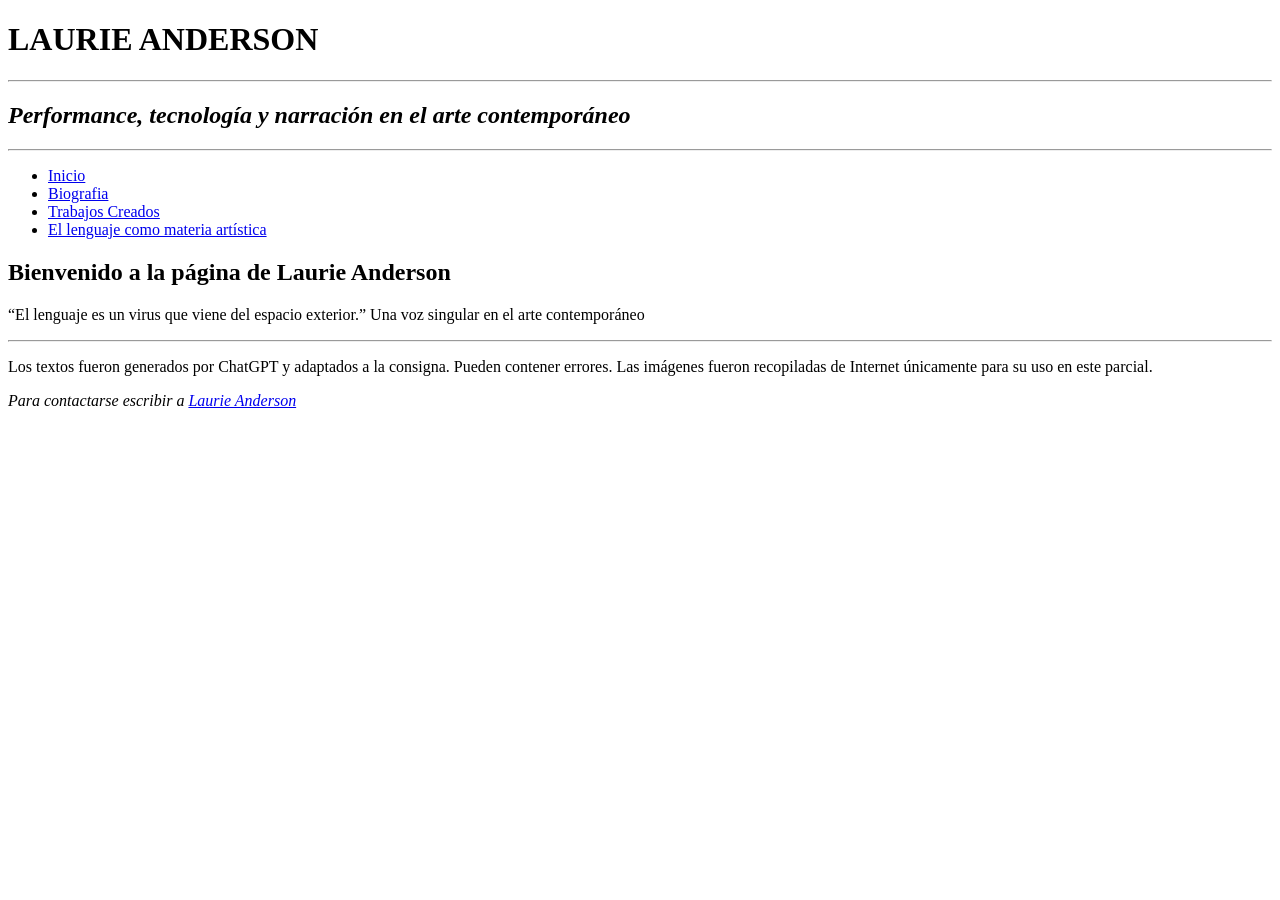
==== index.html @ 7fdff5ab "Add files via upload ACTUALIZACION" ====
<!DOCTYPE html>
<html lang="es">
<head>
	<meta charset="utf-8">
	<meta name="viewport" content="width=device-width, initial-scale=1">
	<title>Laurie Anderson y su arte</title>
	<link rel="preconnect" href="https://fonts.googleapis.com">
    <link rel="preconnect" href="https://fonts.gstatic.com" crossorigin>
    <link href="https://fonts.googleapis.com/css2?family=Abel&display=swap" rel="stylesheet">
	 <link href="css/estilos.css" rel="stylesheet">
</head>
<body>
	<div id="contenedor">
		<header>
			<h1>LAURIE ANDERSON</h1>
			<hr>
			<h2><em>Performance, tecnología y narración en el arte contemporáneo</em></h2>
			<hr>
		</header>
		<nav>
	
			<ul>
				<li><a href="index.html">Inicio</a></li>
				<li><a href="biografia.html">Biografia</a></li>
				<li><a href="trabajos.html">Trabajos Creados</a></li>
				<li><a href="ellenguaje.html">El lenguaje como materia artística</a></li>
				
			</ul>
		</nav>
		<main>
			    <h2>Bienvenido a la página de Laurie Anderson</h2>
        <p>“El lenguaje es un virus que viene del espacio exterior.”

Una voz singular en el arte contemporáneo</p>
<hr>
		<footer>
			<p>Los textos fueron generados por ChatGPT y adaptados a la consigna. Pueden contener errores. Las imágenes fueron recopiladas de Internet únicamente para su uso en este parcial. 
			<address>Para contactarse escribir a <a href="laurie@artedigital.com"> Laurie Anderson</p></a></address>
		</footer>
	</div>
</body>
</html>
---- css/estilos.css ----
/* tipografia */
  .abel-regular {
  font-family: "Abel", sans-serif;
  font-weight: 400;
  font-style: normal;
}

/* imagen de fondo */
body {
    background-image: url(img/fondo.png); 
    background-repeat: repeat; 
    background-attachment: fixed; 
    background-size: cover;
  }

.contenedor {
    background-image: url(img/fondo.png); 
    background-repeat: repeat; 
    background-attachment: fixed; 
    background-size: cover;
}
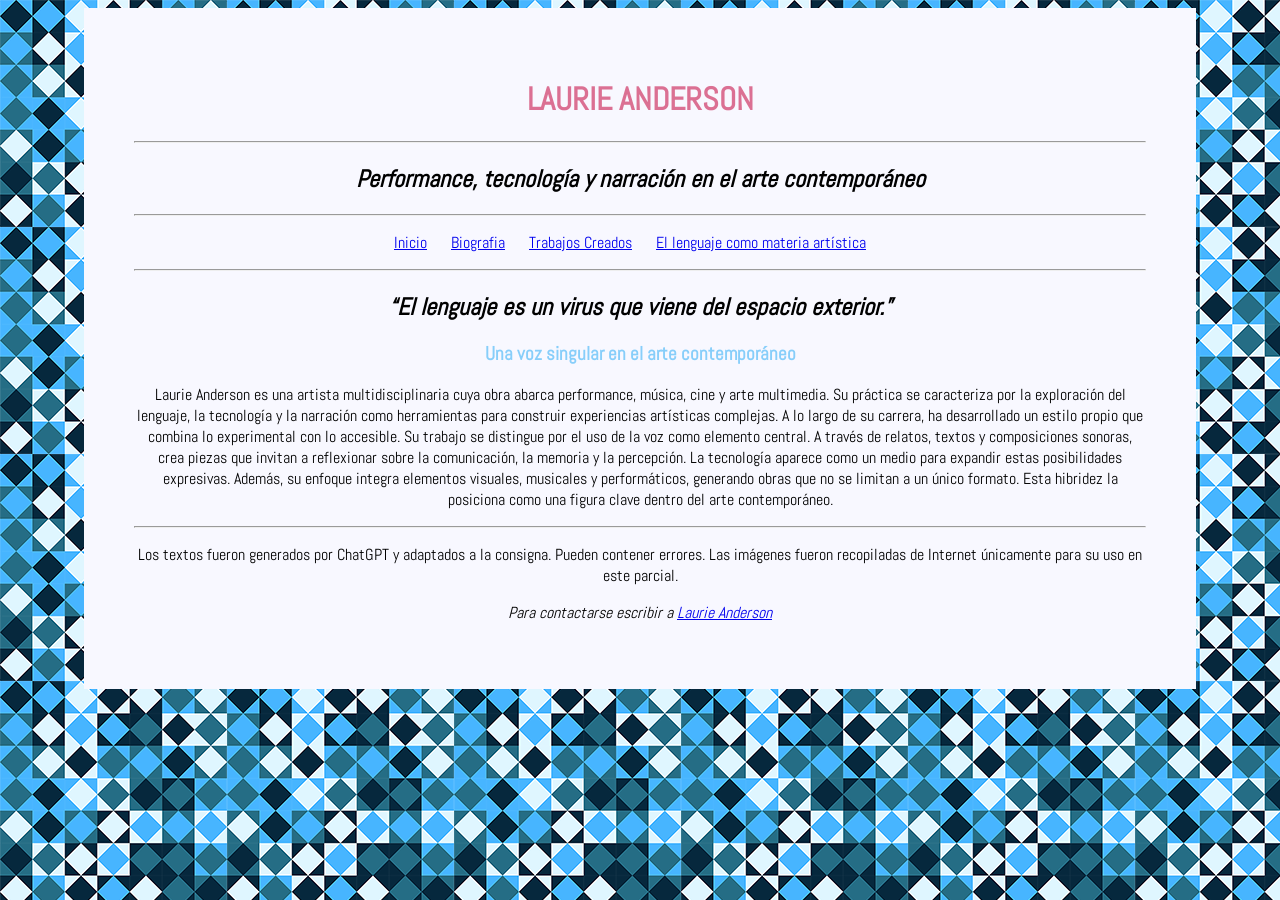
==== commit 80bd3994: "Add files via upload" ====
--- a/index.html
+++ b/index.html
@@ -10,7 +10,7 @@
 	 <link href="css/estilos.css" rel="stylesheet">
 </head>
 <body>
-	<div id="contenedor">
+	<div class="contenedor">
 		<header>
 			<h1>LAURIE ANDERSON</h1>
 			<hr>
@@ -19,19 +19,27 @@
 		</header>
 		<nav>
 	
-			<ul>
+			<ul class="menu">
 				<li><a href="index.html">Inicio</a></li>
 				<li><a href="biografia.html">Biografia</a></li>
 				<li><a href="trabajos.html">Trabajos Creados</a></li>
 				<li><a href="ellenguaje.html">El lenguaje como materia artística</a></li>
 				
 			</ul>
+			<hr>
 		</nav>
 		<main>
-			    <h2>Bienvenido a la página de Laurie Anderson</h2>
-        <p>“El lenguaje es un virus que viene del espacio exterior.”
+			    
+        <p><em><h2>“El lenguaje es un virus que viene del espacio exterior.”</em></h2>
 
-Una voz singular en el arte contemporáneo</p>
+        	<h3>Una voz singular en el arte contemporáneo</h3>
+
+Laurie Anderson es una artista multidisciplinaria cuya obra abarca performance, música, cine y arte multimedia. Su práctica se caracteriza por la exploración del lenguaje, la tecnología y la narración como herramientas para construir experiencias artísticas complejas. A lo largo de su carrera, ha desarrollado un estilo propio que combina lo experimental con lo accesible.
+
+Su trabajo se distingue por el uso de la voz como elemento central. A través de relatos, textos y composiciones sonoras, crea piezas que invitan a reflexionar sobre la comunicación, la memoria y la percepción. La tecnología aparece como un medio para expandir estas posibilidades expresivas.
+
+Además, su enfoque integra elementos visuales, musicales y performáticos, generando obras que no se limitan a un único formato. Esta hibridez la posiciona como una figura clave dentro del arte contemporáneo.
+</p>
 <hr>
 		<footer>
 			<p>Los textos fueron generados por ChatGPT y adaptados a la consigna. Pueden contener errores. Las imágenes fueron recopiladas de Internet únicamente para su uso en este parcial. 
--- a/css/estilos.css
+++ b/css/estilos.css
@@ -7,15 +7,43 @@
 
 /* imagen de fondo */
 body {
-    background-image: url(img/fondo.png); 
+  font-family: "Abel", sans-serif;
+    background-image: url(../img/fondo.png); 
     background-repeat: repeat; 
     background-attachment: fixed; 
-    background-size: cover;
+   
   }
+/*coloco unfondo blanco transparente para que se vea la imagen de fondo*/
+.contenedor {
+    background-color: ghostwhite; 
+   padding: 50px;
+   width: 80%;
+   margin: auto;
+   text-align: center;
 
-.contenedor {
-    background-image: url(img/fondo.png); 
-    background-repeat: repeat; 
-    background-attachment: fixed; 
-    background-size: cover;
-}+}
+/*alineacion de menu ya que hay otro ul de obras que van con viñetas*/
+.menu{
+  list-style: none;
+  text-align: center;
+  padding: 0;
+}
+.menu li{
+  display: inline-block;
+margin-right: 20px;
+}
+
+.obras{
+ 
+  text-align: left;
+
+}
+.obras li{
+  display: list-item;
+}
+
+h3
+{color: lightskyblue;}
+
+h1
+{color: palevioletred;}
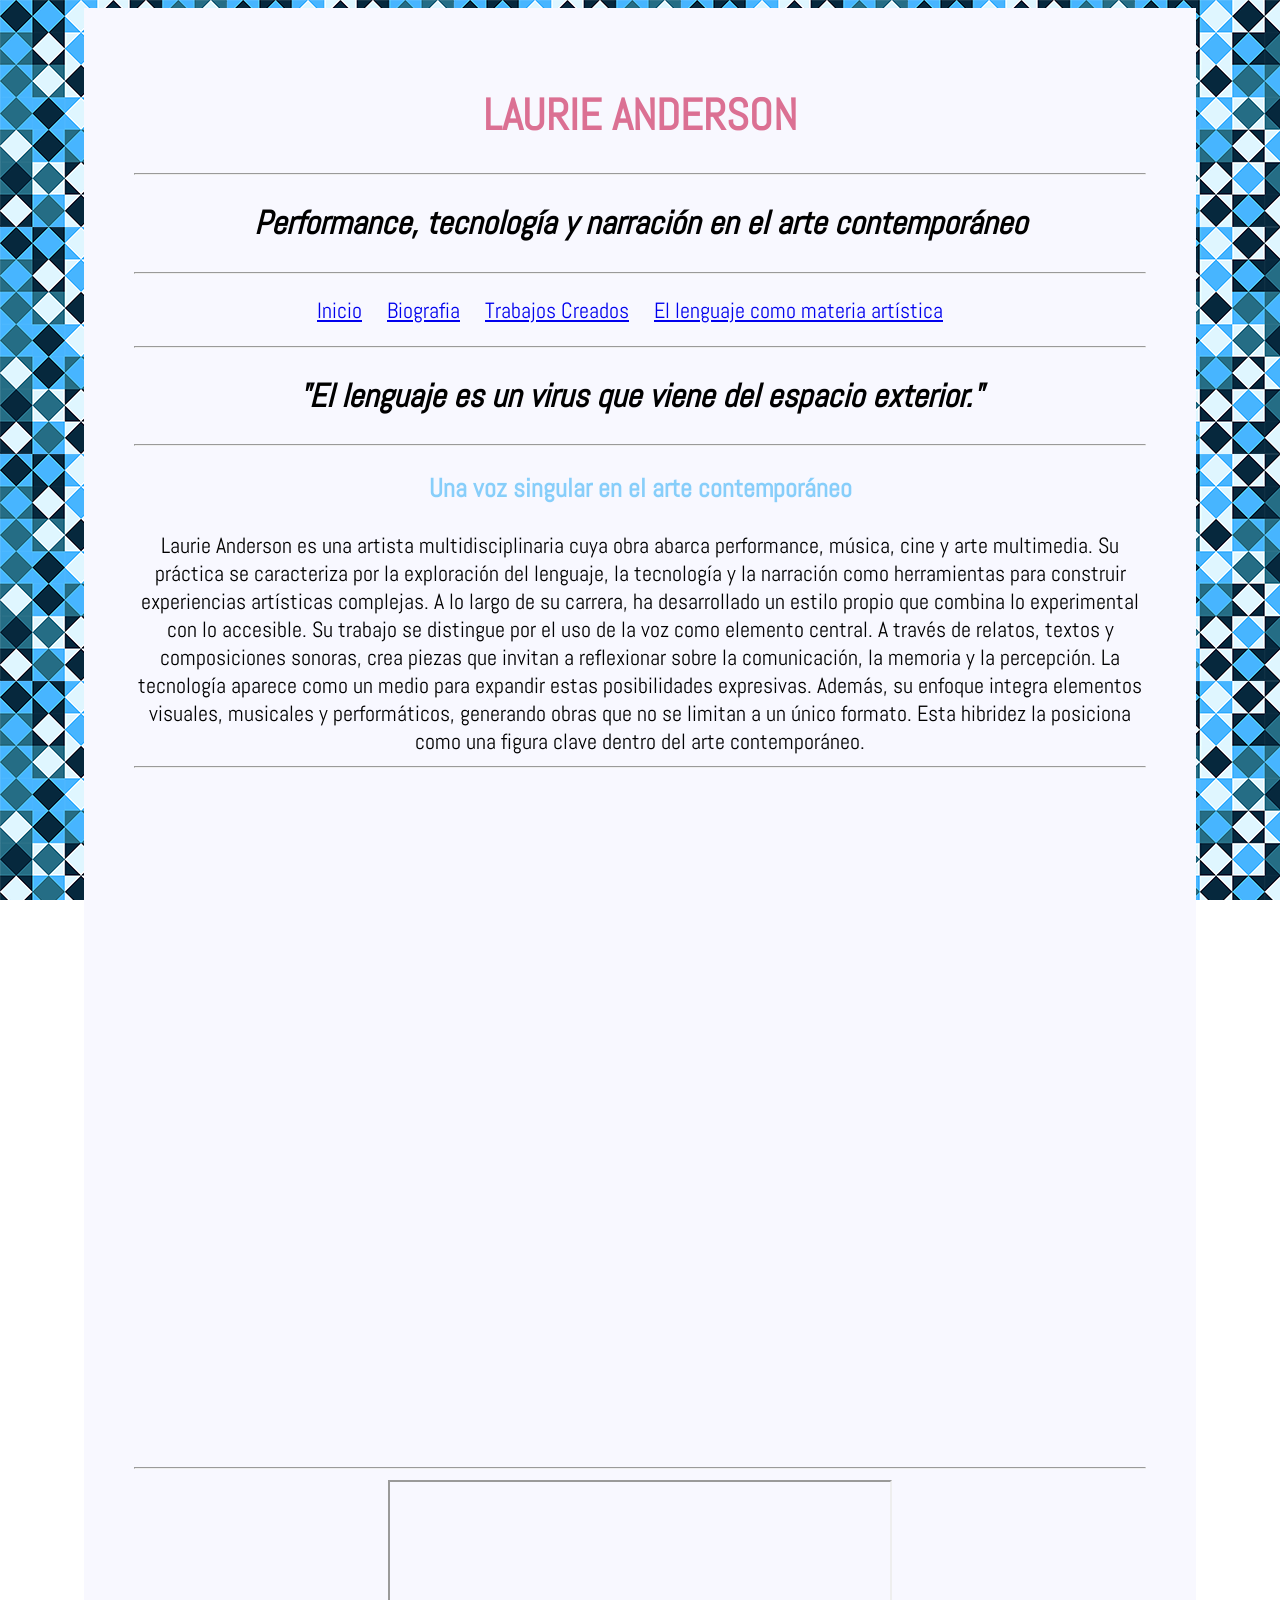
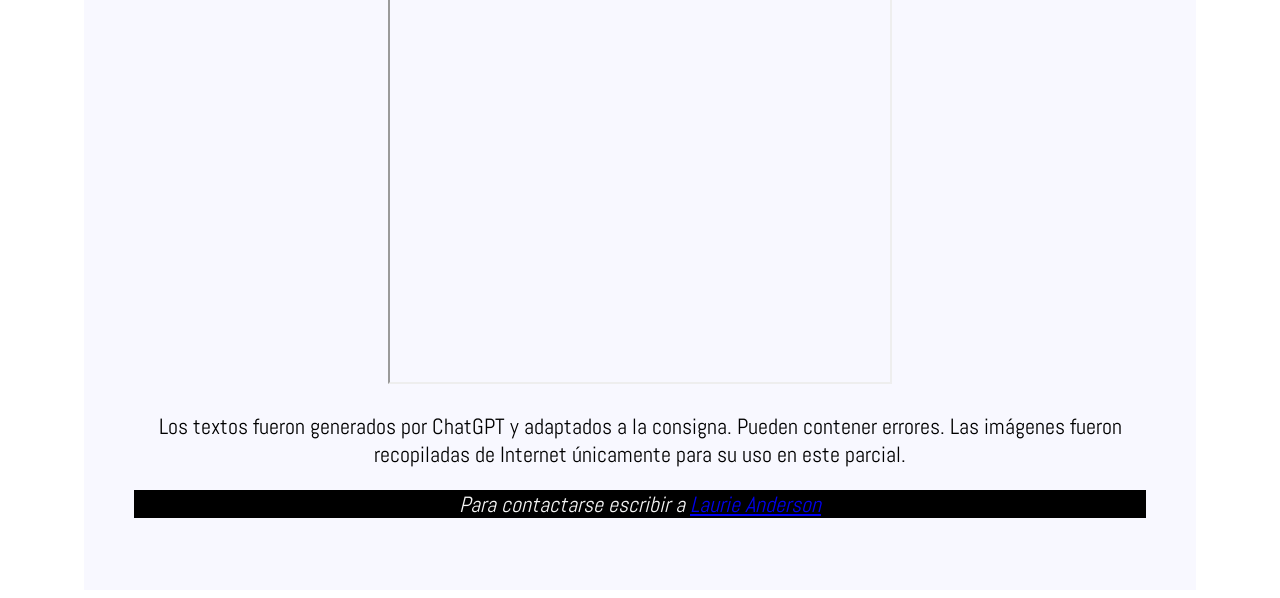
==== commit 0ca6347f: "Add files via upload" ====
--- a/index.html
+++ b/index.html
@@ -30,7 +30,8 @@
 		</nav>
 		<main>
 			    
-        <p><em><h2>“El lenguaje es un virus que viene del espacio exterior.”</em></h2>
+        <p><em><h2>"El lenguaje es un virus que viene del espacio exterior."</em></h2>
+        	<hr>
 
         	<h3>Una voz singular en el arte contemporáneo</h3>
 
@@ -38,10 +39,12 @@
 
 Su trabajo se distingue por el uso de la voz como elemento central. A través de relatos, textos y composiciones sonoras, crea piezas que invitan a reflexionar sobre la comunicación, la memoria y la percepción. La tecnología aparece como un medio para expandir estas posibilidades expresivas.
 
-Además, su enfoque integra elementos visuales, musicales y performáticos, generando obras que no se limitan a un único formato. Esta hibridez la posiciona como una figura clave dentro del arte contemporáneo.
+Además, su enfoque integra elementos visuales, musicales y performáticos, generando obras que no se limitan a un único formato. Esta hibridez la posiciona como una figura clave dentro del arte contemporáneo.<hr>
+
+<iframe width="1120" height="660" src="https://www.youtube.com/embed/Vzt2p4XkKco?si=Zlcu8P-j3Z1R611k" title="YouTube video player" frameborder="0" allow="accelerometer; autoplay; clipboard-write; encrypted-media; gyroscope; picture-in-picture; web-share" referrerpolicy="strict-origin-when-cross-origin" allowfullscreen></iframe>
 </p>
 <hr>
-		<footer>
+<iframe src="https://laurieanderson.com/" width="500" height="500"></iframe>
 			<p>Los textos fueron generados por ChatGPT y adaptados a la consigna. Pueden contener errores. Las imágenes fueron recopiladas de Internet únicamente para su uso en este parcial. 
 			<address>Para contactarse escribir a <a href="laurie@artedigital.com"> Laurie Anderson</p></a></address>
 		</footer>
--- a/css/estilos.css
+++ b/css/estilos.css
@@ -11,6 +11,7 @@
     background-image: url(../img/fondo.png); 
     background-repeat: repeat; 
     background-attachment: fixed; 
+    font-size: 22px
    
   }
 /*coloco unfondo blanco transparente para que se vea la imagen de fondo*/
@@ -46,4 +47,14 @@
 {color: lightskyblue;}
 
 h1
-{color: palevioletred;}+{color: palevioletred;}
+
+footer{
+    background-color: black;
+    padding: 20px;
+    color: whitesmoke;
+}
+address{
+    background-color: black;
+    color: whitesmoke;
+}
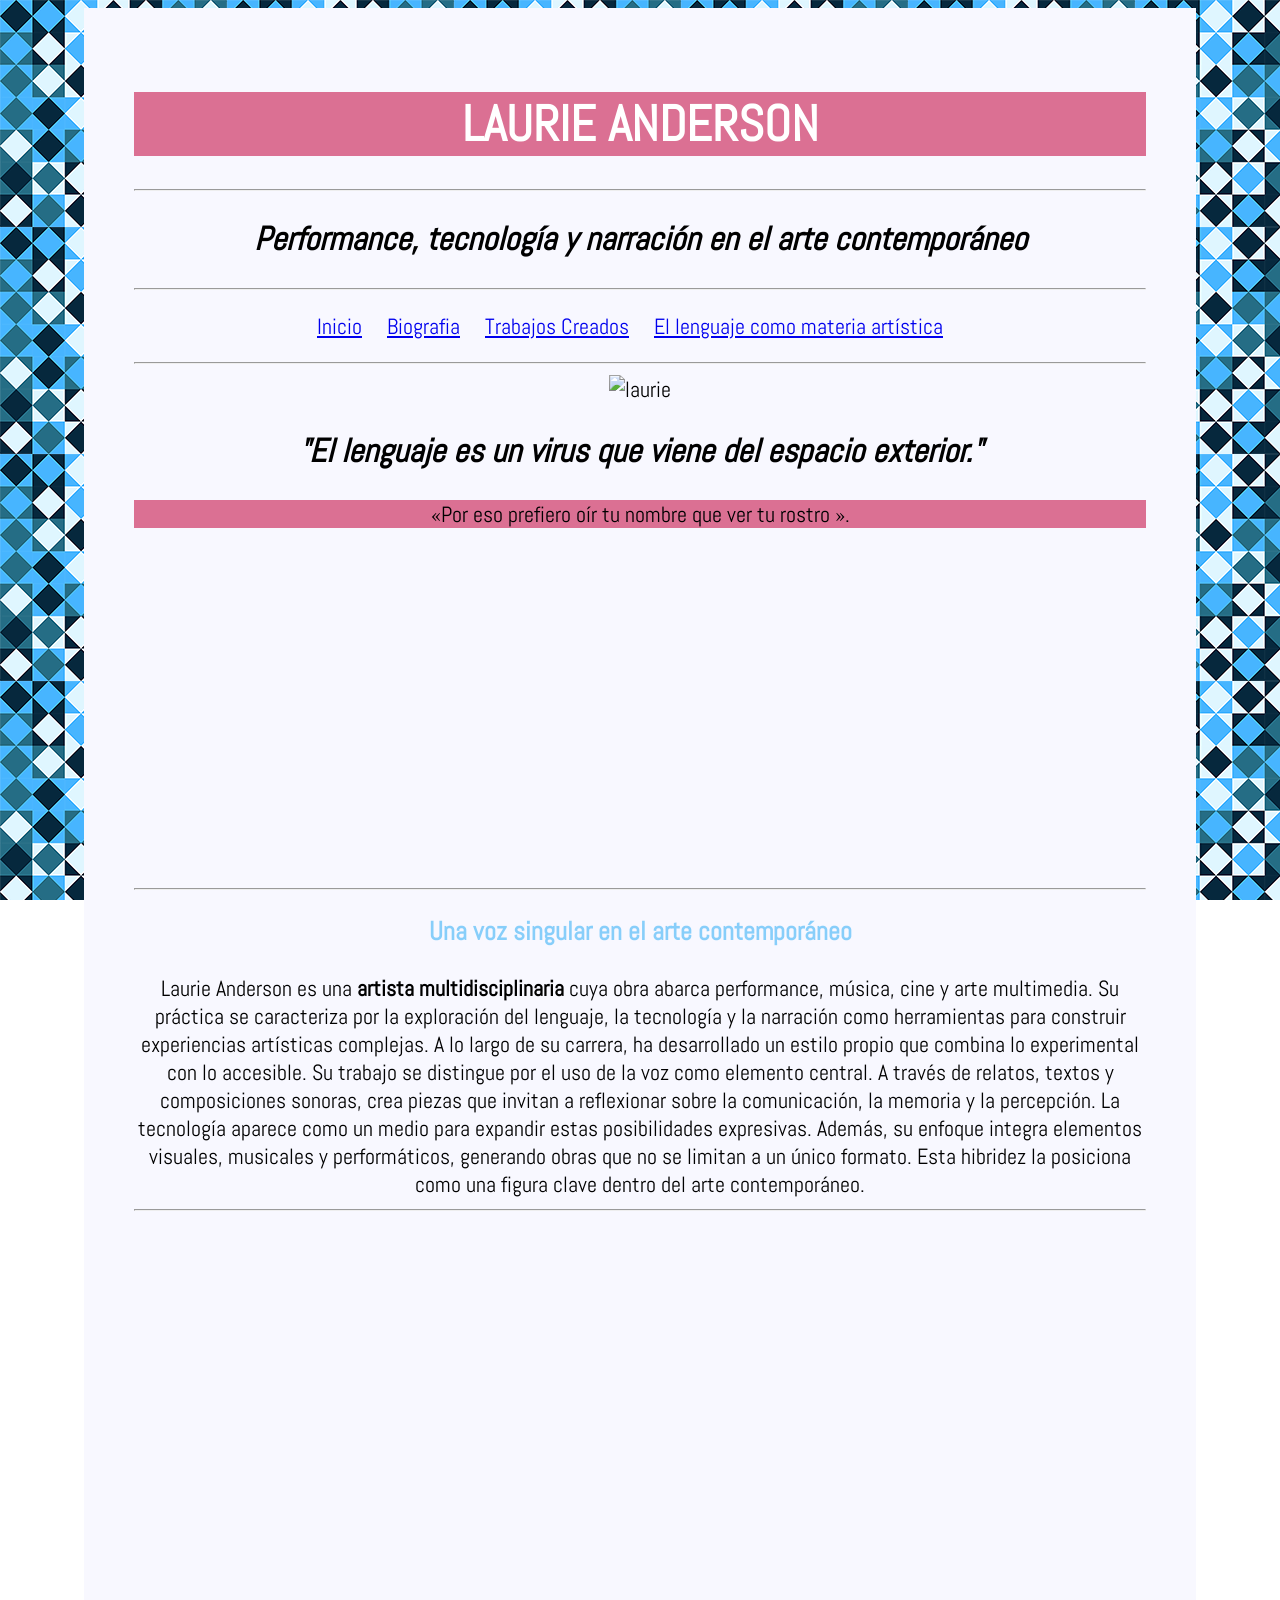
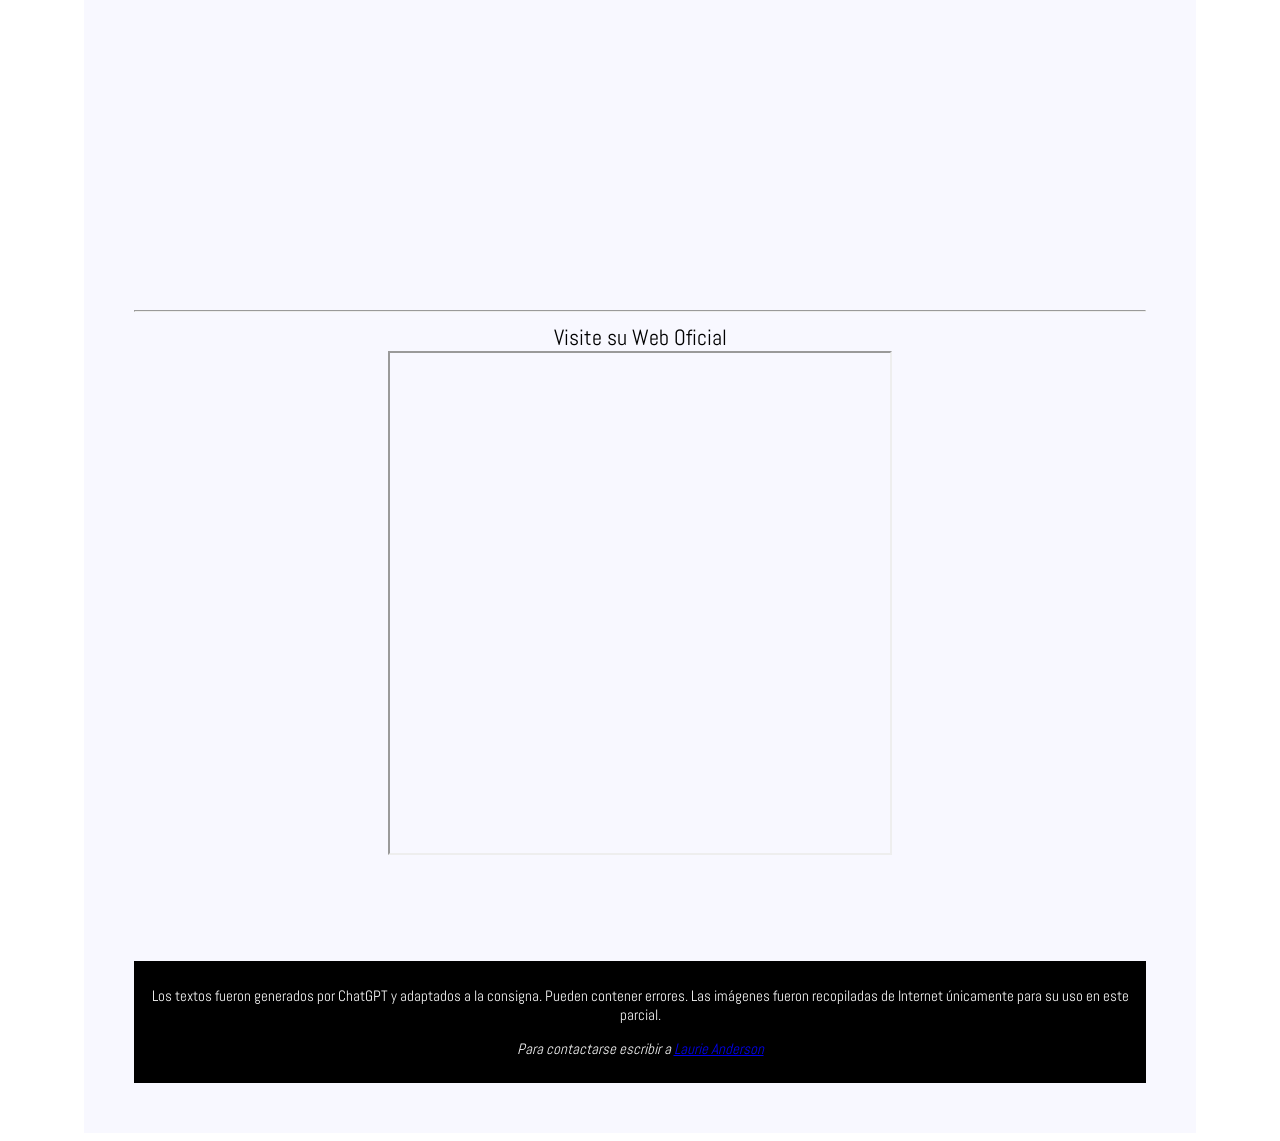
==== commit 60a64766: "Add files via upload" ====
--- a/index.html
+++ b/index.html
@@ -16,6 +16,7 @@
 			<hr>
 			<h2><em>Performance, tecnología y narración en el arte contemporáneo</em></h2>
 			<hr>
+	
 		</header>
 		<nav>
 	
@@ -27,15 +28,24 @@
 				
 			</ul>
 			<hr>
+					<img src="img/laurie6.webp" alt="laurie" height="525" width="750">
+					<br>
+
 		</nav>
 		<main>
-			    
+		<section>    
         <p><em><h2>"El lenguaje es un virus que viene del espacio exterior."</em></h2>
-        	<hr>
+        	
+        	<article>«Por eso prefiero oír tu nombre que ver tu rostro ».</article>
+        	<br>
 
+        	<aside><iframe width="560" height="315" src="https://www.youtube.com/embed/1eTSL2kopP4?si=r3kSfjgJhQjzX08H" title="YouTube video player" frameborder="0" allow="accelerometer; autoplay; clipboard-write; encrypted-media; gyroscope; picture-in-picture; web-share" referrerpolicy="strict-origin-when-cross-origin" allowfullscreen></iframe></aside>
+
+        </section>
+<hr>
         	<h3>Una voz singular en el arte contemporáneo</h3>
 
-Laurie Anderson es una artista multidisciplinaria cuya obra abarca performance, música, cine y arte multimedia. Su práctica se caracteriza por la exploración del lenguaje, la tecnología y la narración como herramientas para construir experiencias artísticas complejas. A lo largo de su carrera, ha desarrollado un estilo propio que combina lo experimental con lo accesible.
+Laurie Anderson es una <strong>artista multidisciplinaria</strong> cuya obra abarca performance, música, cine y arte multimedia. Su práctica se caracteriza por la exploración del lenguaje, la tecnología y la narración como herramientas para construir experiencias artísticas complejas. A lo largo de su carrera, ha desarrollado un estilo propio que combina lo experimental con lo accesible.
 
 Su trabajo se distingue por el uso de la voz como elemento central. A través de relatos, textos y composiciones sonoras, crea piezas que invitan a reflexionar sobre la comunicación, la memoria y la percepción. La tecnología aparece como un medio para expandir estas posibilidades expresivas.
 
@@ -44,8 +54,12 @@
 <iframe width="1120" height="660" src="https://www.youtube.com/embed/Vzt2p4XkKco?si=Zlcu8P-j3Z1R611k" title="YouTube video player" frameborder="0" allow="accelerometer; autoplay; clipboard-write; encrypted-media; gyroscope; picture-in-picture; web-share" referrerpolicy="strict-origin-when-cross-origin" allowfullscreen></iframe>
 </p>
 <hr>
+Visite su Web Oficial
+<br>
 <iframe src="https://laurieanderson.com/" width="500" height="500"></iframe>
-			<p>Los textos fueron generados por ChatGPT y adaptados a la consigna. Pueden contener errores. Las imágenes fueron recopiladas de Internet únicamente para su uso en este parcial. 
+</div>
+<div class="contenedor">
+			<footer> <p>Los textos fueron generados por ChatGPT y adaptados a la consigna. Pueden contener errores. Las imágenes fueron recopiladas de Internet únicamente para su uso en este parcial. 
 			<address>Para contactarse escribir a <a href="laurie@artedigital.com"> Laurie Anderson</p></a></address>
 		</footer>
 	</div>
--- a/css/estilos.css
+++ b/css/estilos.css
@@ -47,14 +47,27 @@
 {color: lightskyblue;}
 
 h1
-{color: palevioletred;}
+{
+  background-color: palevioletred;
+color: white;
+font-size: 50px;
+}
 
 footer{
     background-color: black;
-    padding: 20px;
+    padding: 10px;
     color: whitesmoke;
+    font-size: 15px;
 }
 address{
     background-color: black;
     color: whitesmoke;
+}
+
+
+div {
+    padding: 2rem; 
+}
+article {
+  background-color: palevioletred;
 }
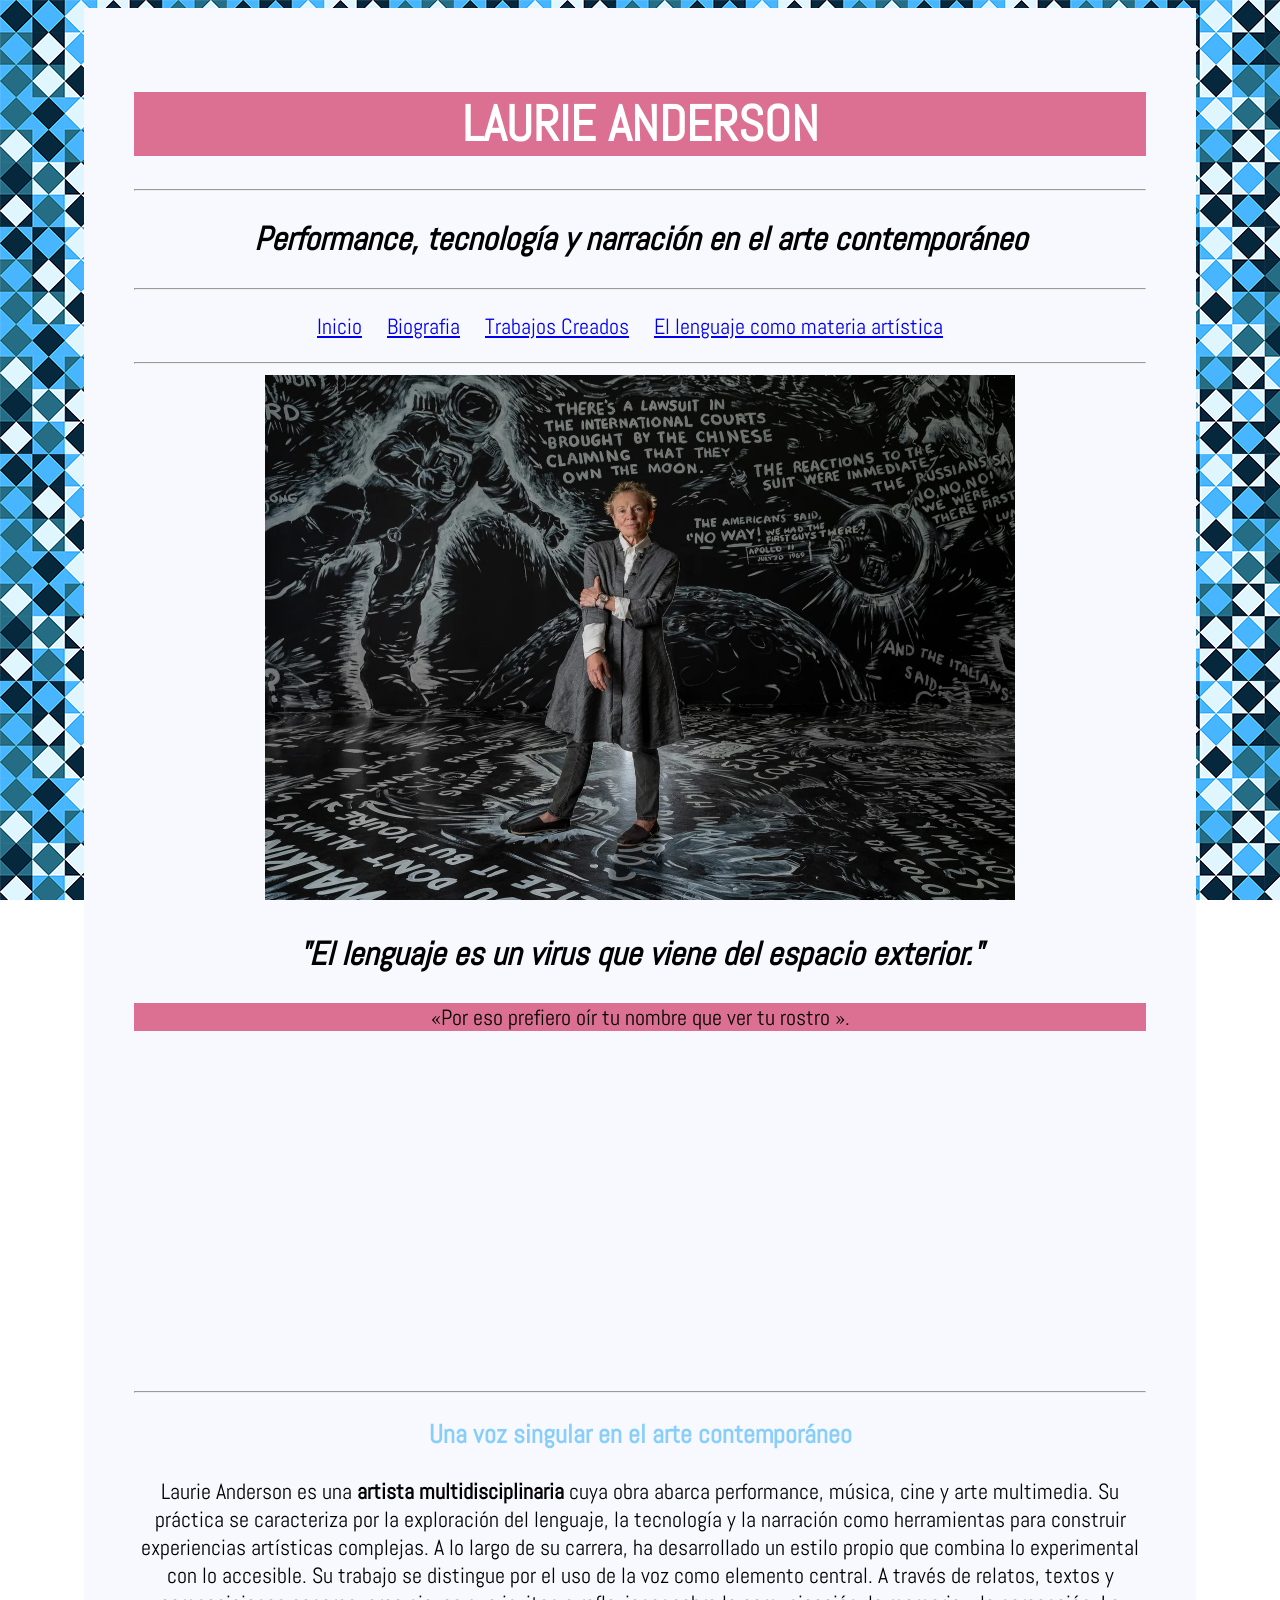
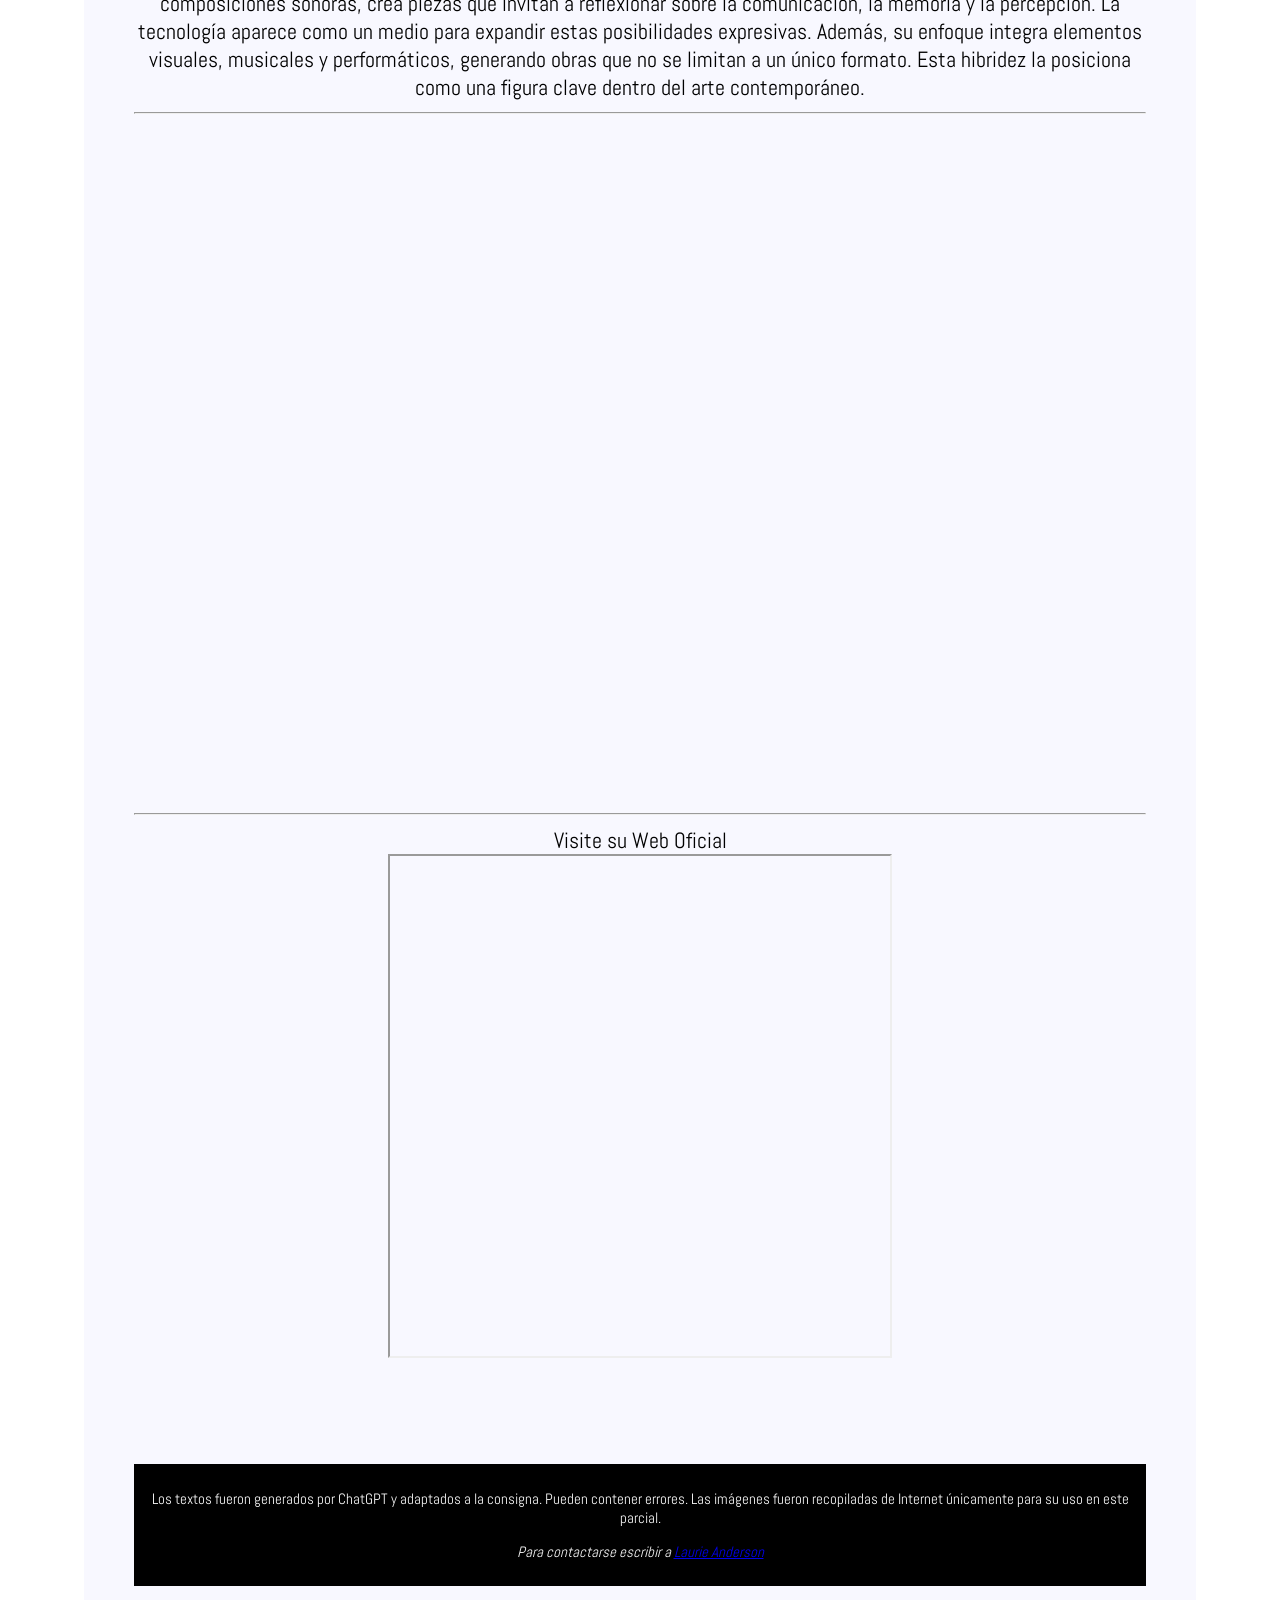
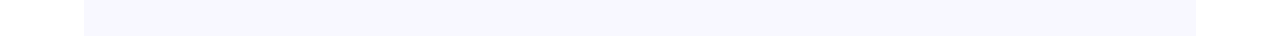
==== commit e1649b1c: "Add files via upload" ====
--- a/index.html
+++ b/index.html
@@ -28,7 +28,7 @@
 				
 			</ul>
 			<hr>
-					<img src="img/laurie6.webp" alt="laurie" height="525" width="750">
+					<img src="img/laurie6.jpg" alt="laurie" height="525" width="750">
 					<br>
 
 		</nav>
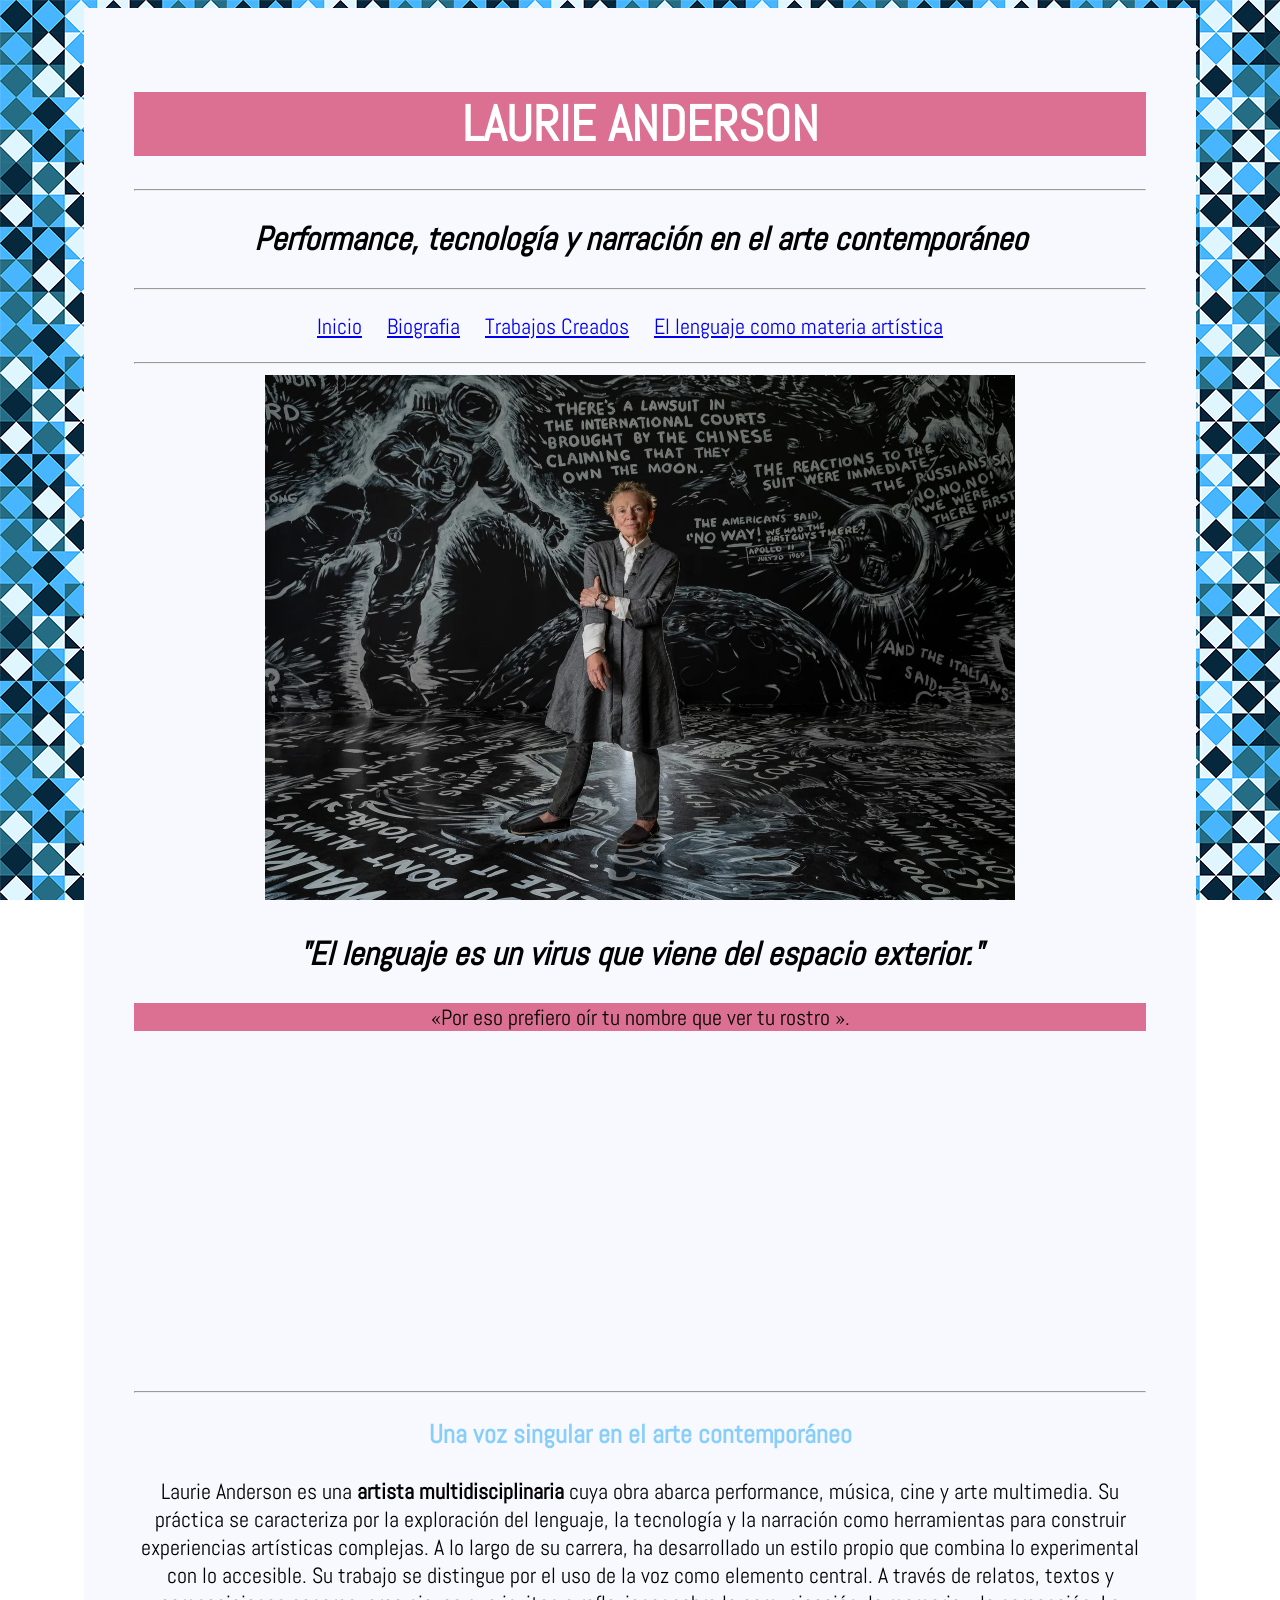
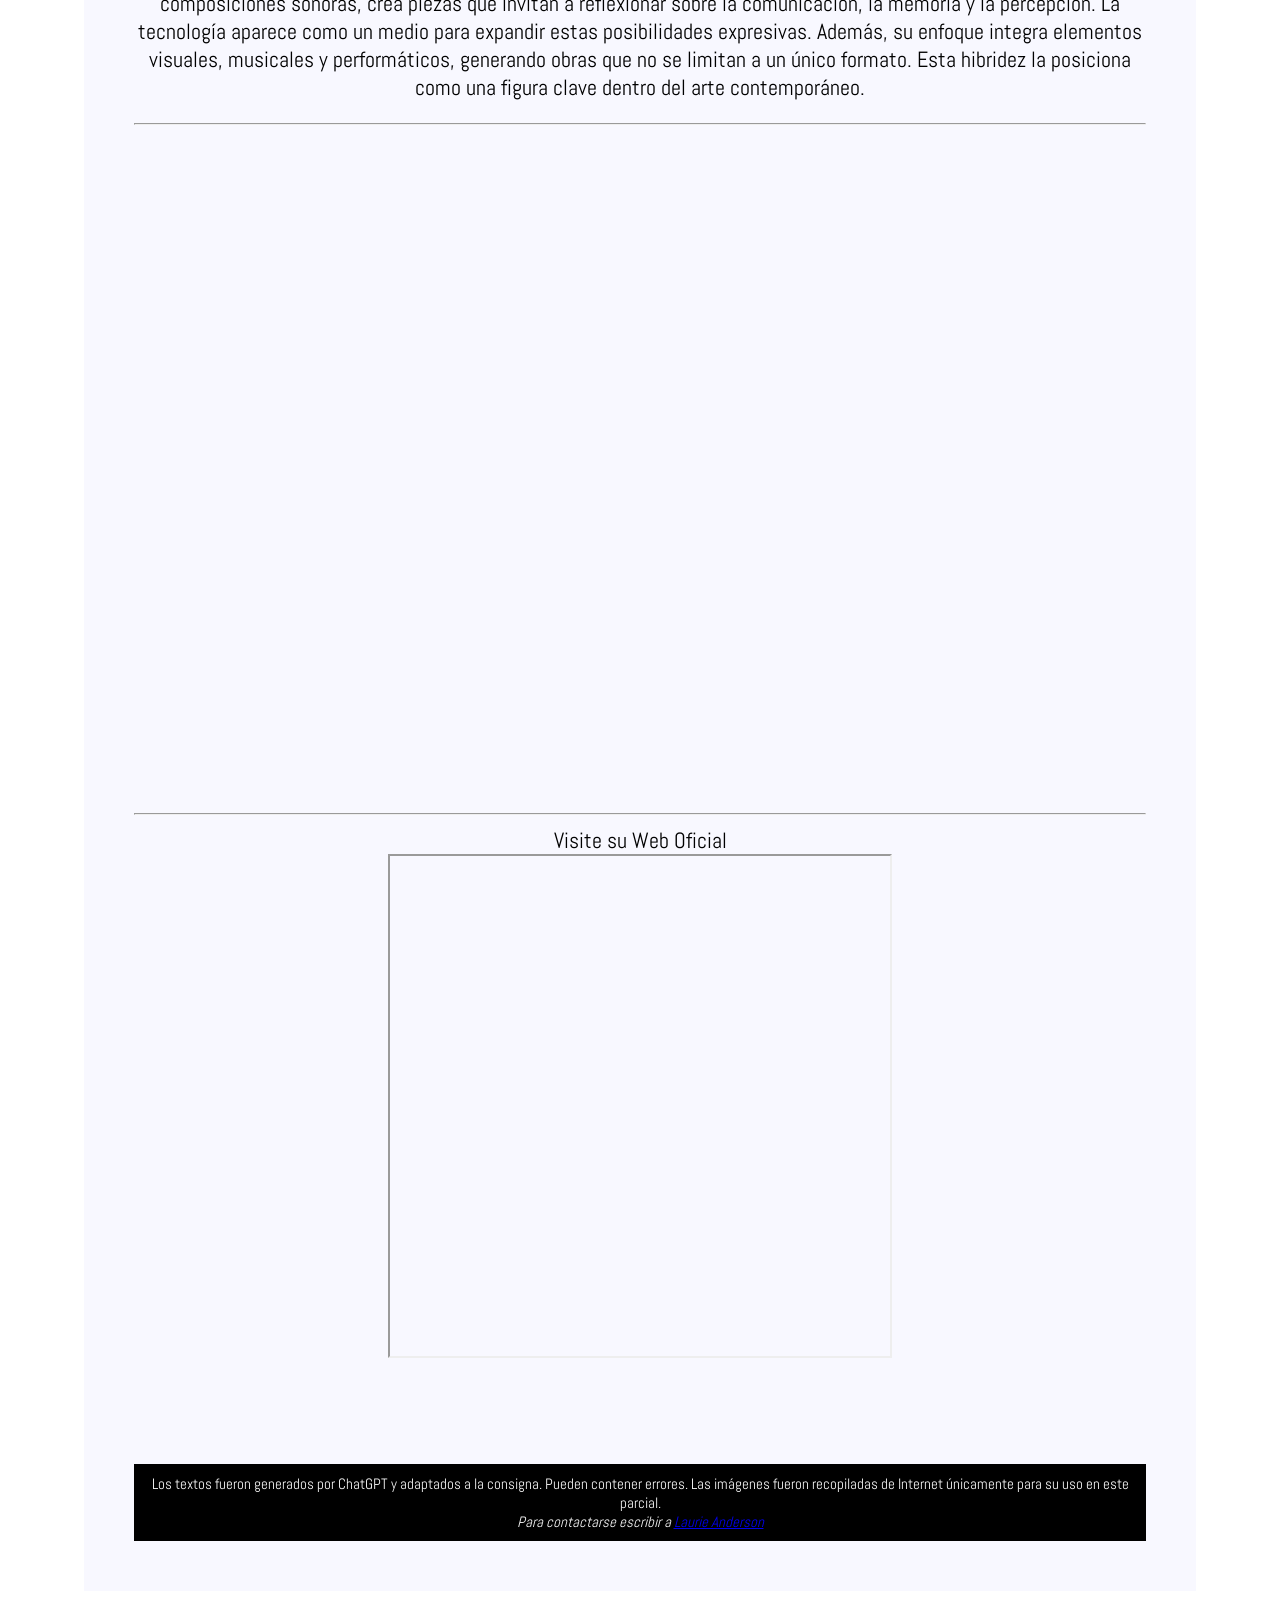
==== commit d1b067e1: "Add files via upload" ====
--- a/index.html
+++ b/index.html
@@ -34,7 +34,7 @@
 		</nav>
 		<main>
 		<section>    
-        <p><em><h2>"El lenguaje es un virus que viene del espacio exterior."</em></h2>
+        <em><h2>"El lenguaje es un virus que viene del espacio exterior."</em></h2>
         	
         	<article>«Por eso prefiero oír tu nombre que ver tu rostro ».</article>
         	<br>
@@ -45,22 +45,22 @@
 <hr>
         	<h3>Una voz singular en el arte contemporáneo</h3>
 
-Laurie Anderson es una <strong>artista multidisciplinaria</strong> cuya obra abarca performance, música, cine y arte multimedia. Su práctica se caracteriza por la exploración del lenguaje, la tecnología y la narración como herramientas para construir experiencias artísticas complejas. A lo largo de su carrera, ha desarrollado un estilo propio que combina lo experimental con lo accesible.
+<p>Laurie Anderson es una <strong>artista multidisciplinaria</strong> cuya obra abarca performance, música, cine y arte multimedia. Su práctica se caracteriza por la exploración del lenguaje, la tecnología y la narración como herramientas para construir experiencias artísticas complejas. A lo largo de su carrera, ha desarrollado un estilo propio que combina lo experimental con lo accesible.
 
 Su trabajo se distingue por el uso de la voz como elemento central. A través de relatos, textos y composiciones sonoras, crea piezas que invitan a reflexionar sobre la comunicación, la memoria y la percepción. La tecnología aparece como un medio para expandir estas posibilidades expresivas.
 
-Además, su enfoque integra elementos visuales, musicales y performáticos, generando obras que no se limitan a un único formato. Esta hibridez la posiciona como una figura clave dentro del arte contemporáneo.<hr>
+Además, su enfoque integra elementos visuales, musicales y performáticos, generando obras que no se limitan a un único formato. Esta hibridez la posiciona como una figura clave dentro del arte contemporáneo.</p><hr>
 
 <iframe width="1120" height="660" src="https://www.youtube.com/embed/Vzt2p4XkKco?si=Zlcu8P-j3Z1R611k" title="YouTube video player" frameborder="0" allow="accelerometer; autoplay; clipboard-write; encrypted-media; gyroscope; picture-in-picture; web-share" referrerpolicy="strict-origin-when-cross-origin" allowfullscreen></iframe>
-</p>
+
 <hr>
 Visite su Web Oficial
 <br>
 <iframe src="https://laurieanderson.com/" width="500" height="500"></iframe>
 </div>
 <div class="contenedor">
-			<footer> <p>Los textos fueron generados por ChatGPT y adaptados a la consigna. Pueden contener errores. Las imágenes fueron recopiladas de Internet únicamente para su uso en este parcial. 
-			<address>Para contactarse escribir a <a href="laurie@artedigital.com"> Laurie Anderson</p></a></address>
+			<footer> Los textos fueron generados por ChatGPT y adaptados a la consigna. Pueden contener errores. Las imágenes fueron recopiladas de Internet únicamente para su uso en este parcial. 
+			<address>Para contactarse escribir a <a href="laurie@artedigital.com"> Laurie Anderson</a></address>
 		</footer>
 	</div>
 </body>
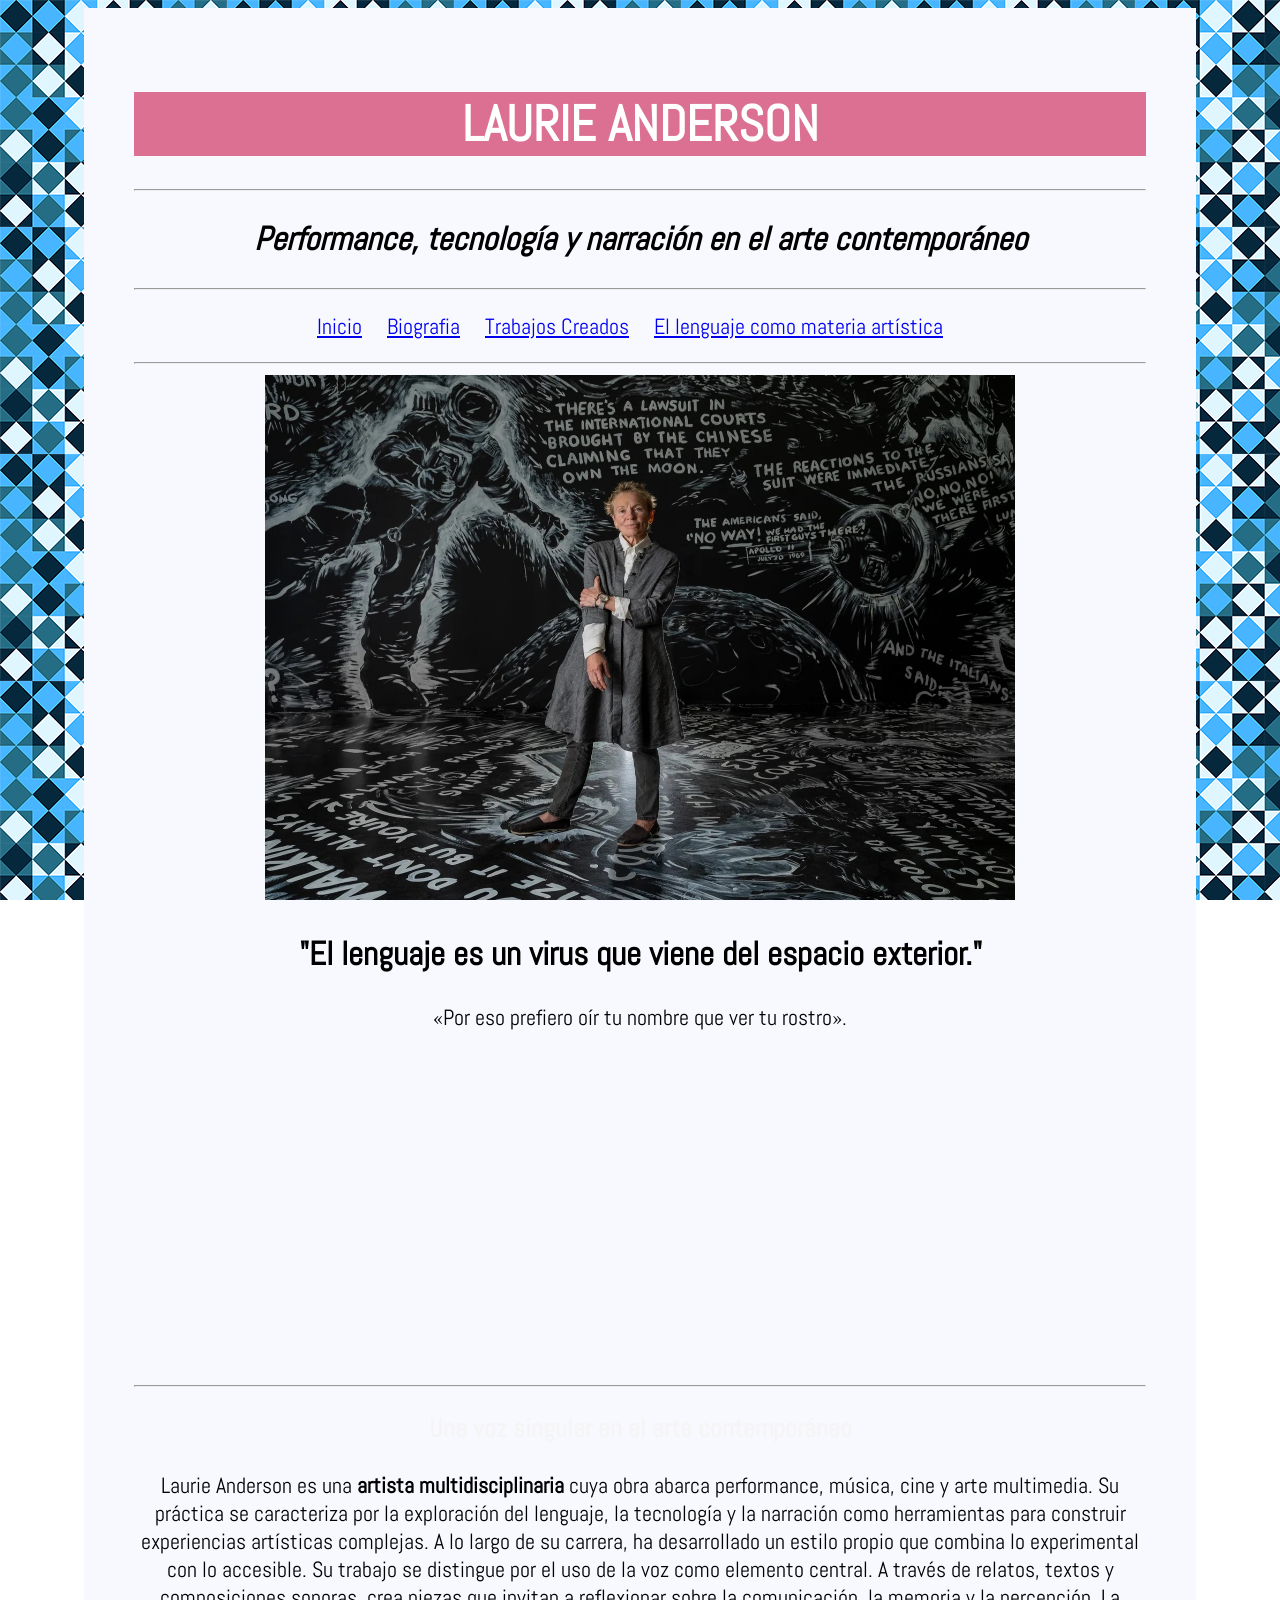
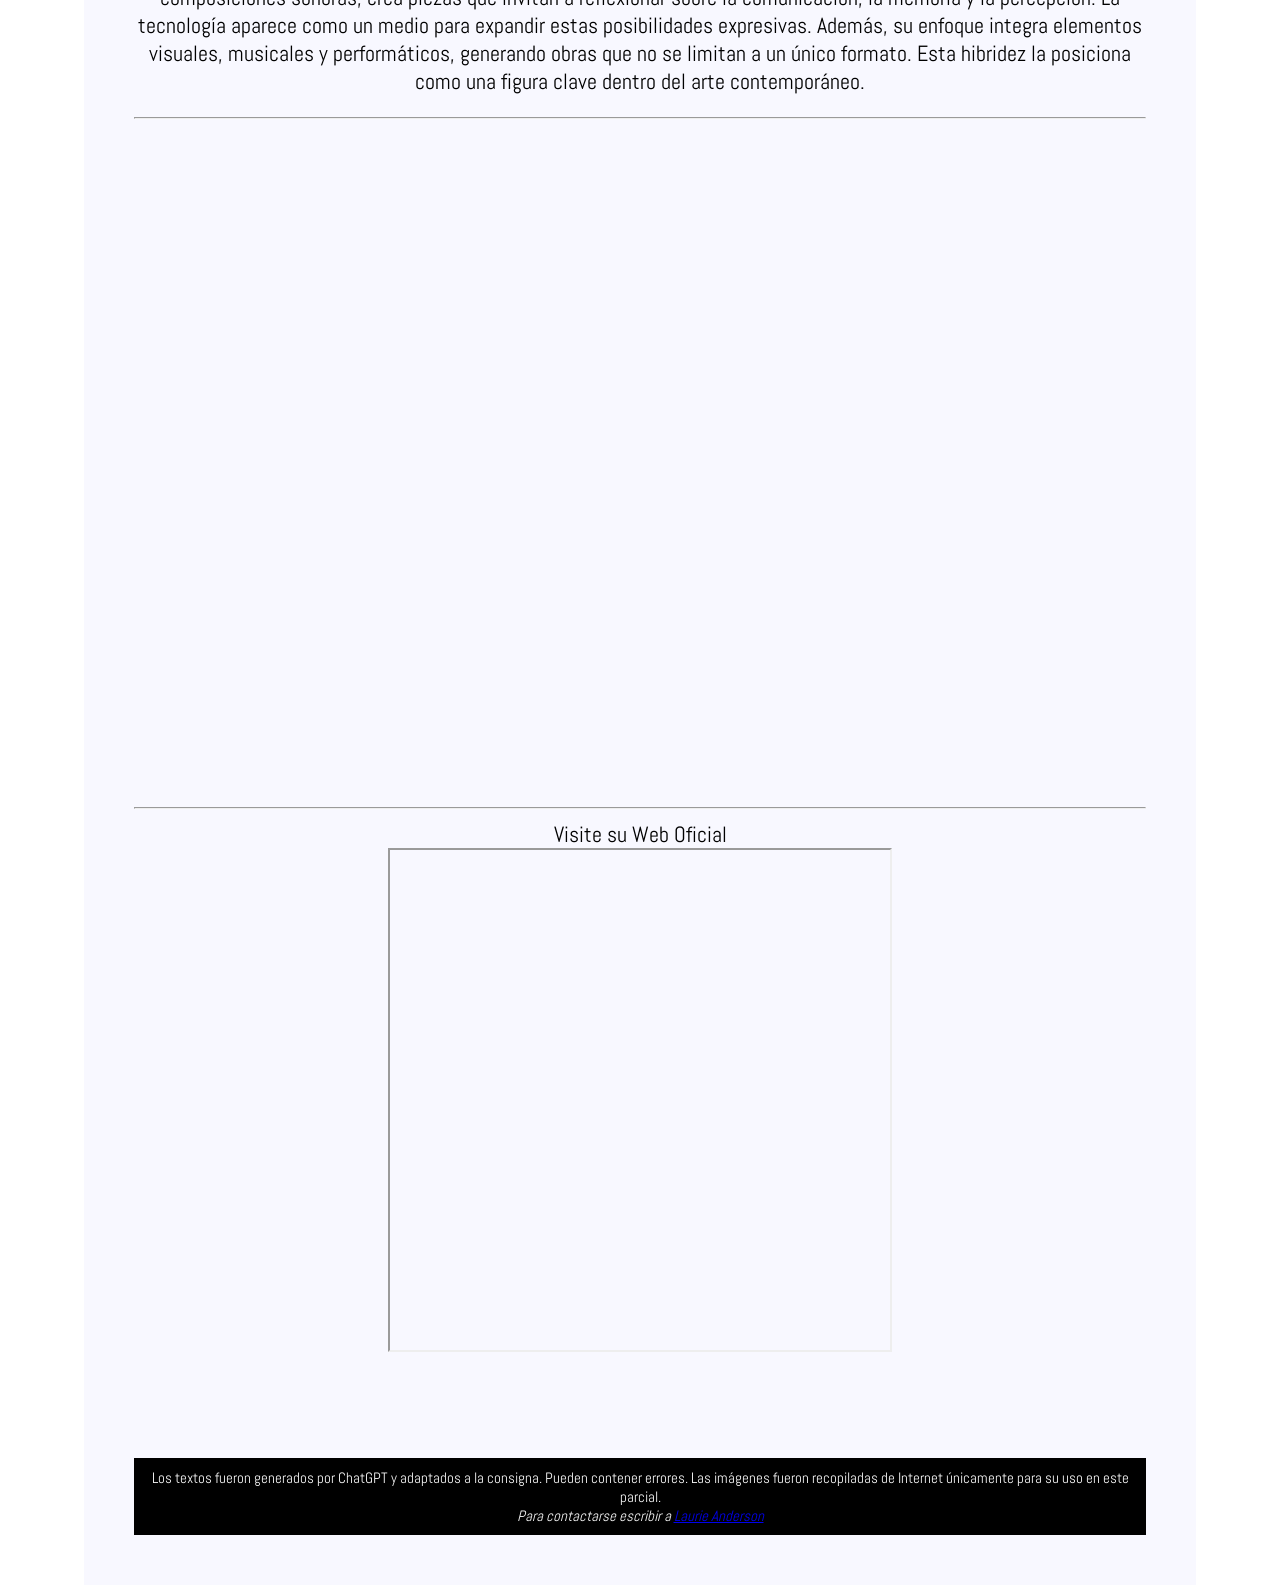
==== commit 5d71b8db: "Add files via upload" ====
--- a/index.html
+++ b/index.html
@@ -33,24 +33,27 @@
 
 		</nav>
 		<main>
+			<!-- corregido con ia-->
 		<section>    
-        <em><h2>"El lenguaje es un virus que viene del espacio exterior."</em></h2>
-        	
-        	<article>«Por eso prefiero oír tu nombre que ver tu rostro ».</article>
-        	<br>
+    <blockquote cite="https://es.wikipedia.org/wiki/Laurie_Anderson">
+        <h2>"El lenguaje es un virus que viene del espacio exterior."</h2>
+        <p>«Por eso prefiero oír tu nombre que ver tu rostro».</p>
+    </blockquote>
 
-        	<aside><iframe width="560" height="315" src="https://www.youtube.com/embed/1eTSL2kopP4?si=r3kSfjgJhQjzX08H" title="YouTube video player" frameborder="0" allow="accelerometer; autoplay; clipboard-write; encrypted-media; gyroscope; picture-in-picture; web-share" referrerpolicy="strict-origin-when-cross-origin" allowfullscreen></iframe></aside>
+    <aside>
+        <iframe width="560" height="315" src="https://www.youtube.com/embed/1eTSL2kopP4?si=r3kSfjgJhQjzX08H" title="YouTube video player" frameborder="0" allow="accelerometer; autoplay; clipboard-write; encrypted-media; gyroscope; picture-in-picture; web-share" referrerpolicy="strict-origin-when-cross-origin" allowfullscreen></iframe>
+    </aside>
 
-        </section>
 <hr>
-        	<h3>Una voz singular en el arte contemporáneo</h3>
+       <aside> 	<h3>Una voz singular en el arte contemporáneo</h3>
 
 <p>Laurie Anderson es una <strong>artista multidisciplinaria</strong> cuya obra abarca performance, música, cine y arte multimedia. Su práctica se caracteriza por la exploración del lenguaje, la tecnología y la narración como herramientas para construir experiencias artísticas complejas. A lo largo de su carrera, ha desarrollado un estilo propio que combina lo experimental con lo accesible.
 
 Su trabajo se distingue por el uso de la voz como elemento central. A través de relatos, textos y composiciones sonoras, crea piezas que invitan a reflexionar sobre la comunicación, la memoria y la percepción. La tecnología aparece como un medio para expandir estas posibilidades expresivas.
 
 Además, su enfoque integra elementos visuales, musicales y performáticos, generando obras que no se limitan a un único formato. Esta hibridez la posiciona como una figura clave dentro del arte contemporáneo.</p><hr>
-
+</aside>
+</section> 
 <iframe width="1120" height="660" src="https://www.youtube.com/embed/Vzt2p4XkKco?si=Zlcu8P-j3Z1R611k" title="YouTube video player" frameborder="0" allow="accelerometer; autoplay; clipboard-write; encrypted-media; gyroscope; picture-in-picture; web-share" referrerpolicy="strict-origin-when-cross-origin" allowfullscreen></iframe>
 
 <hr>
@@ -60,7 +63,8 @@
 </div>
 <div class="contenedor">
 			<footer> Los textos fueron generados por ChatGPT y adaptados a la consigna. Pueden contener errores. Las imágenes fueron recopiladas de Internet únicamente para su uso en este parcial. 
-			<address>Para contactarse escribir a <a href="laurie@artedigital.com"> Laurie Anderson</a></address>
+			<address>Para contactarse escribir a <a href="mailto:laurie@artedigital.com">Laurie Anderson</a></address> 
+			<!-- corregido con ia-->
 		</footer>
 	</div>
 </body>
--- a/css/estilos.css
+++ b/css/estilos.css
@@ -44,7 +44,8 @@
 }
 
 h3
-{color: lightskyblue;}
+{color: whitesmoke;
+}
 
 h1
 {
@@ -68,6 +69,11 @@
 div {
     padding: 2rem; 
 }
+/*despues de releer las indicaciones del parcial modificque y agregue mas article y ademas estilos para que se diferencien*/
 article {
-  background-color: palevioletred;
+  background-color: lightskyblue;
+  padding: 30px;
+  margin: auto;
+  
+
 }
